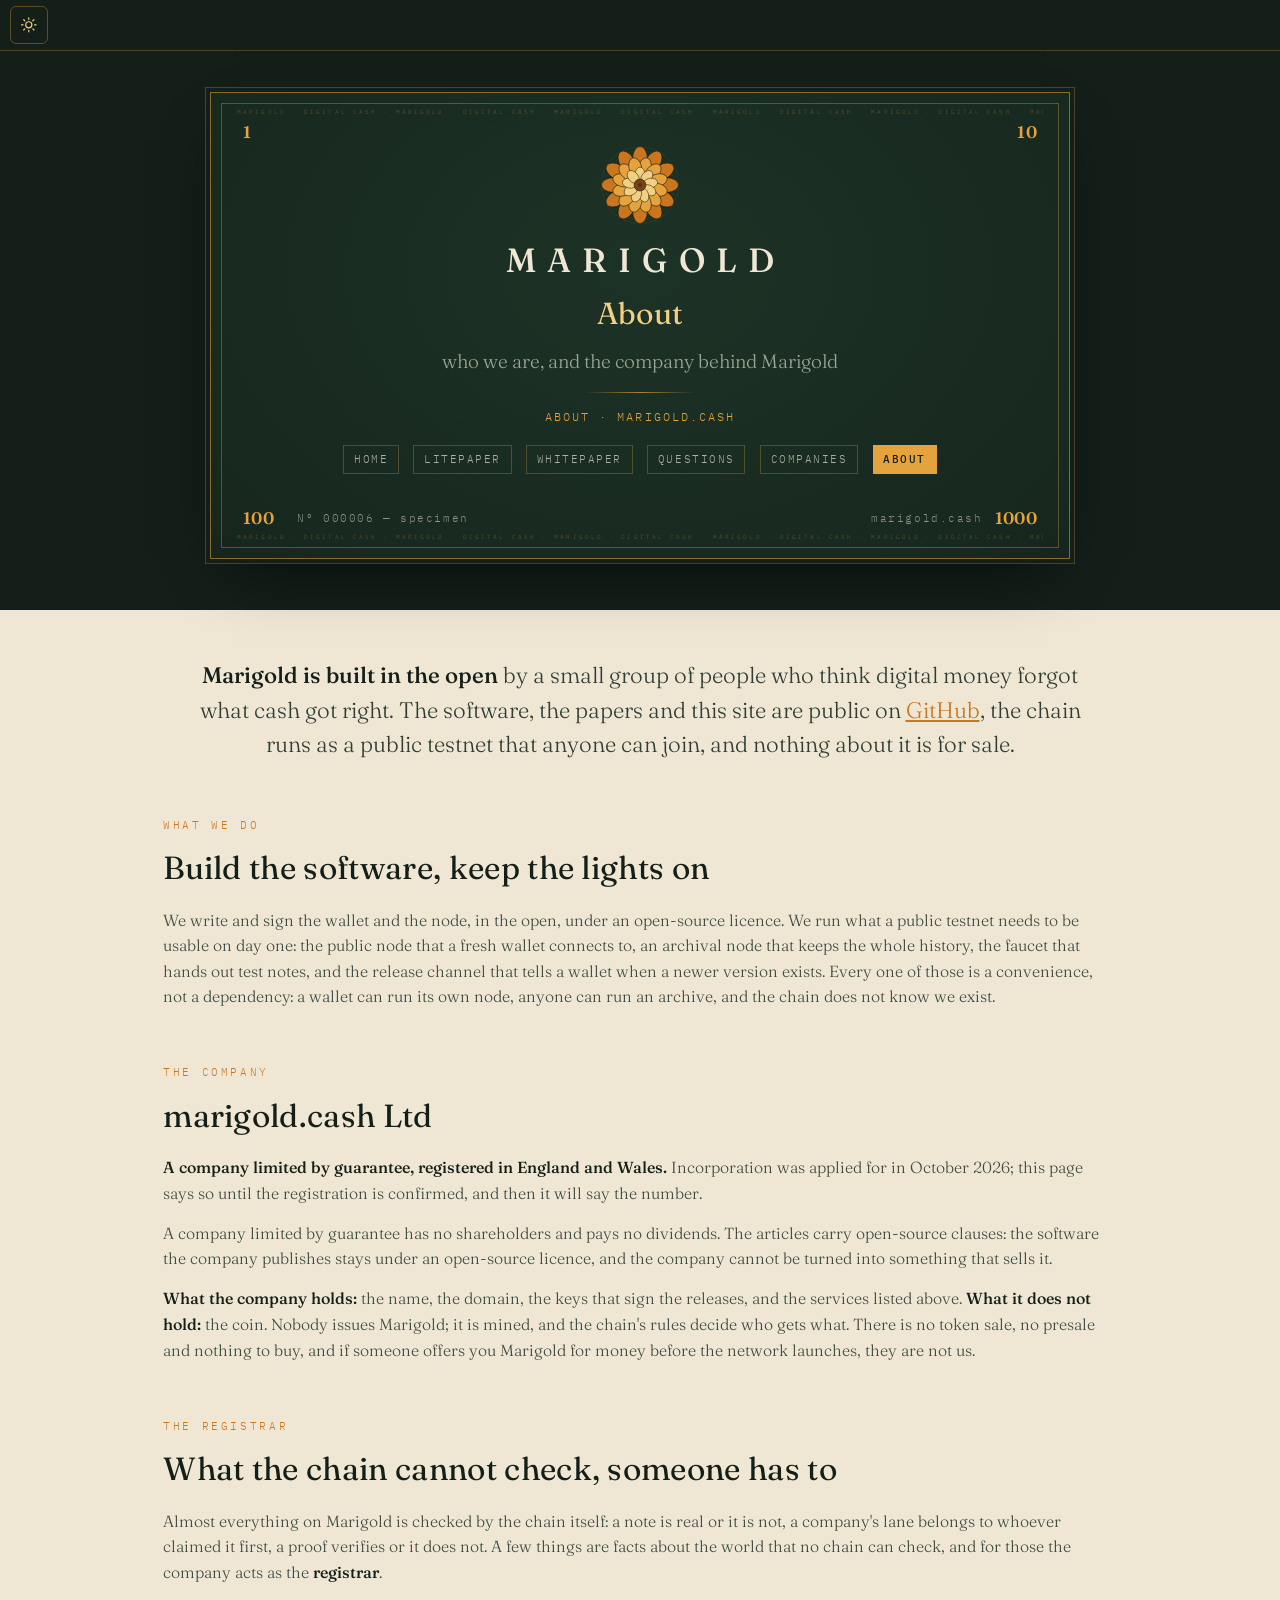
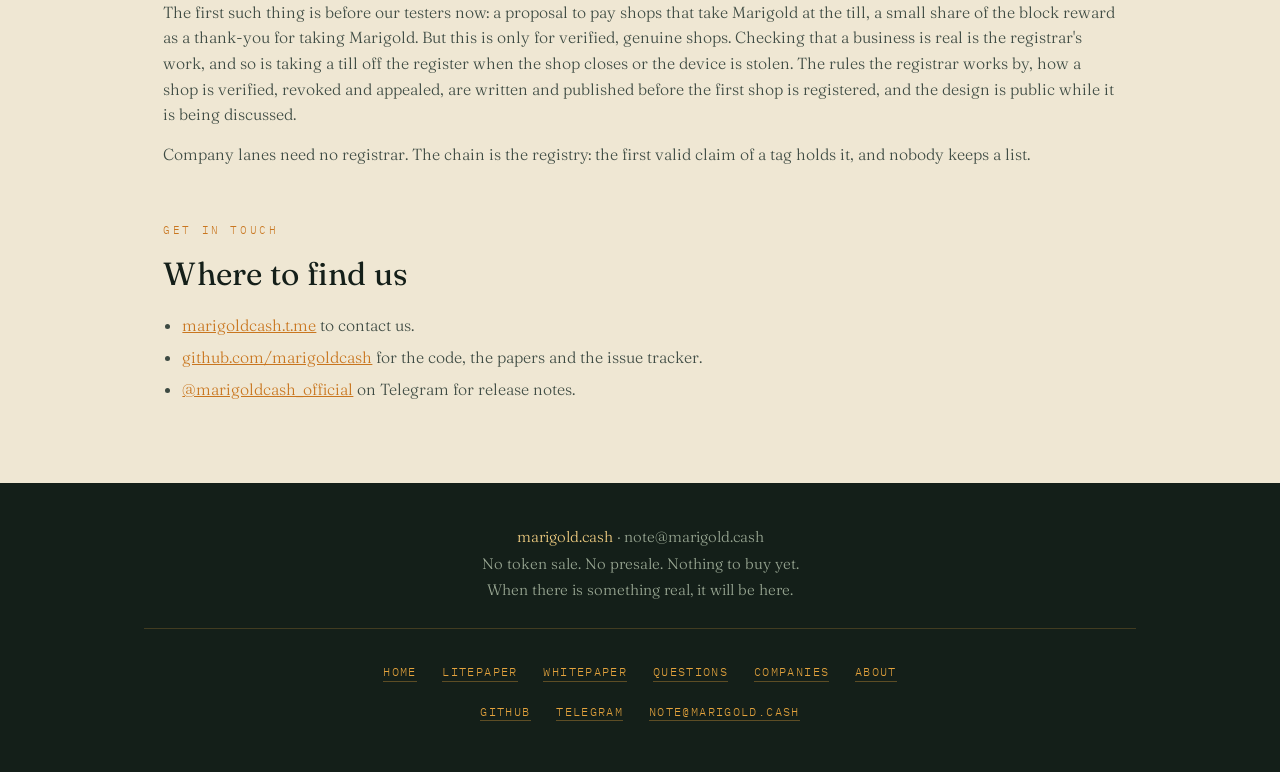
==== about/index.html @ ebeaf307 "footer: the Telegram link is marigoldcash.t.me" ====
<!DOCTYPE html>
<html lang="en">
<head>
<meta charset="utf-8">
<meta name="viewport" content="width=device-width, initial-scale=1">
<title>About Marigold — who we are</title>
<meta name="description" content="Who builds Marigold, what marigold.cash Ltd is and holds, and what the registrar does for the things a chain cannot check.">
<meta property="og:title" content="About Marigold — who we are">
<meta property="og:description" content="Who builds Marigold, what marigold.cash Ltd is and holds, and what the registrar does for the things a chain cannot check.">
<meta property="og:url" content="https://marigold.cash/about/">
<meta property="og:type" content="website">
<link rel="preconnect" href="https://fonts.googleapis.com">
<link rel="preconnect" href="https://fonts.gstatic.com" crossorigin>
<link href="https://fonts.googleapis.com/css2?family=Fraunces:opsz,wght@9..144,300;9..144,400;9..144,500;9..144,600&family=IBM+Plex+Mono:wght@400;500&display=swap" rel="stylesheet">
<link rel="stylesheet" href="/chrome.css?v=464db932">
<style>
  :root{
    --ink:#141f19; --note:#18291f; --note-edge:#0f1813; --gold:#e4a33d;
    --amber:#c9761f; --petal:#f3cf82; --cream:#efe7d3; --moss:#9aa894;
  }
  *{margin:0;padding:0;box-sizing:border-box}
  body{background:var(--page-bg);color:var(--page-fg);font-family:"Fraunces",serif;font-weight:300;line-height:1.6}
  /* ---------- the page under the note ---------- */
  .page{max-width:62rem;margin:0 auto;padding:0 1.2rem 1rem}
  .lede{
    max-width:40em;margin:3rem auto 2.4rem;text-align:center;
    font-size:clamp(1.15rem,2.4vw,1.4rem);line-height:1.55;color:var(--text-3);
  }
  .lede strong{font-weight:500;color:var(--page-fg)}
  .kicker{
    font-family:"IBM Plex Mono",monospace;font-size:.68rem;letter-spacing:.24em;
    text-transform:uppercase;color:var(--amber);margin:0 0 .5rem;
  }
  h2{font-size:clamp(1.5rem,3vw,2rem);font-weight:400;margin:0 0 .9rem;letter-spacing:.01em}
  section{margin-top:3.4rem;scroll-margin-top:1.5rem}
  .steps{
    counter-reset:step;
    display:grid;grid-template-columns:repeat(auto-fit,minmax(16rem,1fr));gap:1.1rem;
  }
  .step{
    counter-increment:step;
    background:var(--card);border:1px solid var(--line-2);border-radius:14px;padding:1.3rem 1.3rem 1.2rem;
    box-shadow:0 18px 40px -30px var(--shadow);
    display:flex;flex-direction:column;gap:.6rem;
  }
  .step::before{
    content:counter(step,decimal-leading-zero);
    font-family:"IBM Plex Mono",monospace;font-size:.72rem;letter-spacing:.2em;color:var(--amber);
  }
  .step h3{font-size:1.15rem;font-weight:500;margin:0}
  .step p{margin:0;color:var(--text);font-size:.98rem}
  .step .cta{margin-top:auto;padding-top:.6rem}
  .step ol{margin:0;padding-left:1.2rem;color:var(--text);font-size:.98rem;display:flex;flex-direction:column;gap:.4rem}
  .step em{font-style:italic;color:var(--page-fg)}
  pre{
    font-family:"IBM Plex Mono",monospace;font-size:.82rem;line-height:1.55;
    background:var(--note);color:var(--petal);border-radius:10px;padding:.9rem 1rem;
    overflow-x:auto;margin:.3rem 0 0;
  }
  code{font-family:"IBM Plex Mono",monospace;font-size:.88em;background:var(--line);border-radius:4px;padding:1px 5px}
  pre code{background:none;padding:0;font-size:1em}
  a{color:var(--amber)}
  a:hover{color:var(--link-hover)}
  .btn{
    display:inline-block;font-family:"IBM Plex Mono",monospace;font-size:.76rem;letter-spacing:.12em;
    text-transform:uppercase;text-decoration:none;color:var(--note-edge);background:var(--gold);
    border:1px solid var(--amber);border-radius:10px;padding:.7rem 1rem;
  }
  .btn:hover{background:#f0b45a;color:var(--note)}
  .btn.quiet{background:transparent;color:var(--text-2);border-color:var(--line-3)}
  .btn.quiet:hover{color:var(--page-fg);border-color:var(--amber)}
  .row{display:flex;flex-wrap:wrap;gap:.7rem;align-items:center}
  .dl{display:flex;flex-direction:column;gap:.6rem;margin-top:.2rem}
  .dl select{
    font-family:"IBM Plex Mono",monospace;font-size:.8rem;letter-spacing:.04em;color:var(--page-fg);
    background:var(--card);border:1px solid var(--line-3);border-radius:10px;padding:.6rem .8rem;width:100%;
  }
  .dl .btn{text-align:center}
  .dl-note{font-size:.82rem;color:var(--text-2);margin:0;min-height:1.2em}
  .unsigned{border-top:1px solid var(--line);padding-top:.6rem;font-size:.92rem;color:var(--text);display:flex;flex-direction:column;gap:.5rem}
  .unsigned[hidden]{display:none}
  .unsigned p{margin:0}
  .unsigned ol{margin:0;padding-left:1.2rem;display:flex;flex-direction:column;gap:.3rem}
  .unsigned pre{margin:0;font-size:.78rem}
  .shot{width:100%;height:auto;border:1px solid var(--line);border-radius:8px;background:var(--card)}
  details.fine{border-top:1px solid var(--line);padding-top:.5rem;font-size:.9rem;color:var(--text)}
  details.fine summary{cursor:pointer;color:var(--page-fg);font-weight:500}
  details.fine p{margin:.5rem 0 0}
  .papers{display:grid;grid-template-columns:repeat(auto-fit,minmax(15rem,1fr));gap:1.1rem}
  .paper{
    display:block;text-decoration:none;color:inherit;
    background:var(--note);border:1px solid rgba(228,163,61,.45);border-radius:14px;padding:1.4rem 1.4rem 1.3rem;
    position:relative;overflow:hidden;
  }
  .paper::before{content:"";position:absolute;inset:8px;border:1px solid rgba(228,163,61,.25);border-radius:9px;pointer-events:none}
  .paper .kicker{color:var(--gold)}
  .paper h3{color:var(--cream);font-weight:400;font-size:1.3rem;margin:0 0 .4rem}
  .paper p{color:var(--moss);margin:0;font-size:.95rem}
  .paper:hover{border-color:var(--gold)}
  .facts{
    display:grid;grid-template-columns:repeat(auto-fit,minmax(12rem,1fr));gap:1rem;
    font-family:"IBM Plex Mono",monospace;font-size:.78rem;letter-spacing:.04em;
  }
  .facts div{border-top:2px solid var(--gold);padding-top:.6rem;color:var(--text)}
  .facts b{display:block;font-size:1.25rem;font-weight:500;color:var(--page-fg);letter-spacing:0;font-family:"Fraunces",serif}
  .note-of-caution{
    margin-top:3.4rem;border-left:3px solid var(--gold);padding:.2rem 0 .2rem 1.1rem;color:var(--text);max-width:44em;
  }
  .prose{color:var(--text);display:flex;flex-direction:column;gap:.9rem}
  .prose strong{font-weight:500;color:var(--page-fg)}
  .prose ul{padding-left:1.2rem;display:flex;flex-direction:column;gap:.4rem}
</style>
</head>
<body>

<!-- chrome:header -->
<script>
  (function () {
    var t = null; try { t = localStorage.getItem("marigold-theme"); } catch (e) {}
    if (t === "dark" || t === "light") document.documentElement.setAttribute("data-theme", t);
  })();
</script>
<nav class="topbar">
  <button class="tgl" id="themeBtn" type="button" aria-pressed="false">
    <svg class="sun" viewBox="0 0 24 24" aria-hidden="true"><circle cx="12" cy="12" r="4.2"/><path d="M12 2.4v2.2M12 19.4v2.2M4.2 12H2M22 12h-2.2M6.5 6.5 4.9 4.9M19.1 19.1l-1.6-1.6M17.5 6.5l1.6-1.6M4.9 19.1l1.6-1.6"/></svg>
    <svg class="moon" viewBox="0 0 24 24" aria-hidden="true"><path d="M20 14.2A8.2 8.2 0 0 1 9.8 4 8.4 8.4 0 1 0 20 14.2Z"/></svg>
    <span class="sr" id="themeLabel">Switch between day and night</span>
  </button>
  <div class="grow"></div>
  <label class="langpick" hidden>
    <svg viewBox="0 0 24 24" aria-hidden="true"><circle cx="12" cy="12" r="9"/><path d="M3 12h18M12 3a15 15 0 0 1 0 18M12 3a15 15 0 0 0 0 18"/></svg>
    <span class="sr" id="langLabel">Language</span>
    <select id="langSel" aria-labelledby="langLabel">
      <option value="en">English</option>
      <option value="es">Español</option>
      <option value="de">Deutsch</option>
      <option value="fr">Français</option>
      <option value="it">Italiano</option>
      <option value="pt">Português</option>
      <option value="ru">Русский</option>
      <option value="zh">中文</option>
    </select>
  </label>
</nav>
<div class="sky">
  <header class="note compact" aria-label="Marigold specimen note">
    <div class="micro top" aria-hidden="true">marigold · digital cash · marigold · digital cash · marigold · digital cash · marigold · digital cash · marigold · digital cash · marigold · digital cash · marigold · digital cash · marigold · digital cash · marigold · digital cash · marigold · digital cash · marigold · digital cash · marigold · digital cash · </div>

    <span class="corner tl" aria-hidden="true">1</span>
    <span class="corner tr" aria-hidden="true">10</span>
    <span class="corner bl" aria-hidden="true">100</span>
    <span class="corner br" aria-hidden="true">1000</span>

    <div class="face">
      <img class="rosette" src="/rosette.svg" width="118" height="118" alt="Marigold flower">

      <p class="wordmark"><a href="/">Marigold</a></p>

      <h1 class="title">About</h1>

      <p class="tag">who we are, and the company behind Marigold</p>

      <div class="divider" aria-hidden="true"></div>

      <p class="status">About · marigold.cash</p>

      <nav class="ways" aria-label="Pages">
        <a href="/">Home</a>
        <a href="/litepaper/">Litepaper</a>
        <a href="/whitepaper/">Whitepaper</a>
        <a href="/faq/">Questions</a>
        <a href="/companies/">Companies</a>
        <a aria-current="page" href="/about/">About</a>
      </nav>
    </div>

    <div class="serial-row" aria-hidden="true">
      <span>Nº 000006 — specimen</span>
      <span>marigold.cash</span>
    </div>

    <div class="micro bottom" aria-hidden="true">marigold · digital cash · marigold · digital cash · marigold · digital cash · marigold · digital cash · marigold · digital cash · marigold · digital cash · marigold · digital cash · marigold · digital cash · marigold · digital cash · marigold · digital cash · marigold · digital cash · marigold · digital cash · </div>
  </header>
</div>
<script>
  (function () {
    var root = document.documentElement, btn = document.getElementById("themeBtn");
    var dark = function () {
      var chosen = root.getAttribute("data-theme");
      return chosen ? chosen === "dark" : window.matchMedia("(prefers-color-scheme: dark)").matches;
    };
    var apply = function () { btn.setAttribute("aria-pressed", dark() ? "true" : "false"); };
    apply();
    btn.addEventListener("click", function () {
      var next = dark() ? "light" : "dark";
      root.setAttribute("data-theme", next);
      try { localStorage.setItem("marigold-theme", next); } catch (e) {}
      apply();
    });
  })();
</script>
<!-- /chrome:header -->

<main class="page">

  <p class="lede"><strong>Marigold is built in the open</strong> by a small group of people who think digital money forgot what cash got right. The software, the papers and this site are public on <a href="https://github.com/marigoldcash">GitHub</a>, the chain runs as a public testnet that anyone can join, and nothing about it is for sale.</p>

  <section id="what-we-do">
    <p class="kicker">What we do</p>
    <h2>Build the software, keep the lights on</h2>
    <div class="prose">
      <p>We write and sign the wallet and the node, in the open, under an open-source licence. We run what a public testnet needs to be usable on day one: the public node that a fresh wallet connects to, an archival node that keeps the whole history, the faucet that hands out test notes, and the release channel that tells a wallet when a newer version exists. Every one of those is a convenience, not a dependency: a wallet can run its own node, anyone can run an archive, and the chain does not know we exist.</p>
    </div>
  </section>

  <section id="company">
    <p class="kicker">The company</p>
    <h2>marigold.cash Ltd</h2>
    <div class="prose">
      <p><strong>A company limited by guarantee, registered in England and Wales.</strong> Incorporation was applied for in October 2026; this page says so until the registration is confirmed, and then it will say the number.</p>
      <p>A company limited by guarantee has no shareholders and pays no dividends. The articles carry open-source clauses: the software the company publishes stays under an open-source licence, and the company cannot be turned into something that sells it.</p>
      <p><strong>What the company holds:</strong> the name, the domain, the keys that sign the releases, and the services listed above. <strong>What it does not hold:</strong> the coin. Nobody issues Marigold; it is mined, and the chain's rules decide who gets what. There is no token sale, no presale and nothing to buy, and if someone offers you Marigold for money before the network launches, they are not us.</p>
    </div>
  </section>

  <section id="registrar">
    <p class="kicker">The registrar</p>
    <h2>What the chain cannot check, someone has to</h2>
    <div class="prose">
      <p>Almost everything on Marigold is checked by the chain itself: a note is real or it is not, a company's lane belongs to whoever claimed it first, a proof verifies or it does not. A few things are facts about the world that no chain can check, and for those the company acts as the <strong>registrar</strong>.</p>
      <p>The first such thing is before our testers now: a proposal to pay shops that take Marigold at the till, a small share of the block reward as a thank-you for taking Marigold. But this is only for verified, genuine shops. Checking that a business is real is the registrar's work, and so is taking a till off the register when the shop closes or the device is stolen. The rules the registrar works by, how a shop is verified, revoked and appealed, are written and published before the first shop is registered, and the design is public while it is being discussed.</p>
      <p>Company lanes need no registrar. The chain is the registry: the first valid claim of a tag holds it, and nobody keeps a list.</p>
    </div>
  </section>

  <section id="contact">
    <p class="kicker">Get in touch</p>
    <h2>Where to find us</h2>
    <div class="prose">
      <ul>
        <li><a href="https://marigoldcash.t.me">marigoldcash.t.me</a> to contact us.</li>
        <li><a href="https://github.com/marigoldcash">github.com/marigoldcash</a> for the code, the papers and the issue tracker.</li>
        <li><a href="https://t.me/marigoldcash_official">@marigoldcash_official</a> on Telegram for release notes.</li>
      </ul>
    </div>
  </section>

</main>
<!-- chrome:footer -->
<footer class="site-foot">
  <div class="inner">
    <p class="lead">
      <a href="/">marigold.cash</a> &middot; note@marigold.cash<br>
      No token sale. No presale. Nothing to buy yet.<br>
      When there is something real, it will be here.
    </p>
    <hr>
    <ul class="links">
      <li><a href="/">Home</a></li>
      <li><a href="/litepaper/">Litepaper</a></li>
      <li><a href="/whitepaper/">Whitepaper</a></li>
      <li><a href="/faq/">Questions</a></li>
      <li><a href="/companies/">Companies</a></li>
      <li><a href="/about/">About</a></li>
    </ul>
    <ul class="links">
      <li><a href="https://github.com/marigoldcash">GitHub</a></li>
      <li><a href="https://marigoldcash.t.me">Telegram</a></li>
      <li><a href="mailto:note@marigold.cash">note@marigold.cash</a></li>
    </ul>
  </div>
</footer>
<!-- /chrome:footer -->

</body>
</html>
---- chrome.css ----
/*
  The note and the footer every page of marigold.cash shares.

  The header is the specimen note from the front page: the same note on every
  page, with the page's own title on its face and the row of buttons as tabs,
  the current page marked. Pages keep their own styles for what sits under the
  note; this file only owns .sky, .note and everything inside it, and .site-foot.

  tools/chrome.py stamps the header and footer markup into each page between
  the chrome:header and chrome:footer markers; edit the template there, not the
  pages. Design tokens are repeated here so the file stands alone.
*/
:root{
  --ink:#141f19; --note:#18291f; --note-edge:#0f1813; --gold:#e4a33d;
  --amber:#c9761f; --petal:#f3cf82; --cream:#efe7d3; --moss:#9aa894;
  /* the page under the note: day */
  --page-bg:#efe7d3; --page-fg:#141f19;
  --text:#3d4a42; --text-2:#4a5c52; --text-3:#2f3d35;
  --card:#fff; --line:#e5dcc4; --line-2:#d8cfb8; --line-3:#c9bfa4;
  --hair:rgba(154,168,148,.35); --hair-2:rgba(154,168,148,.45);
  --code-bg:#e5dcc4; --shadow:rgba(20,31,25,.5); --link-hover:#8a4c12;
}
/* night, for a reader who has not chosen; an explicit day choice still wins */
@media (prefers-color-scheme:dark){
  :root:not([data-theme="light"]){
    --page-bg:#0f1813; --page-fg:#e7dfcb;
    --text:#cfc7b3; --text-2:#b5ad9a; --text-3:#d9d1bd;
    --card:#18291f; --line:rgba(228,163,61,.22); --line-2:rgba(228,163,61,.3); --line-3:rgba(228,163,61,.35);
    --hair:rgba(239,231,211,.16); --hair-2:rgba(239,231,211,.22);
    --code-bg:rgba(228,163,61,.2); --shadow:rgba(0,0,0,.6); --link-hover:#f3cf82;
  }
}
/* night, chosen */
:root[data-theme="dark"]{
  --page-bg:#0f1813; --page-fg:#e7dfcb;
  --text:#cfc7b3; --text-2:#b5ad9a; --text-3:#d9d1bd;
  --card:#18291f; --line:rgba(228,163,61,.22); --line-2:rgba(228,163,61,.3); --line-3:rgba(228,163,61,.35);
  --hair:rgba(239,231,211,.16); --hair-2:rgba(239,231,211,.22);
  --code-bg:rgba(228,163,61,.2); --shadow:rgba(0,0,0,.6); --link-hover:#f3cf82;
}

/* ---------- the top bar: day and night, and the languages where a page has them ---------- */
  .topbar{position:sticky;top:0;z-index:20;display:flex;align-items:center;gap:.5rem;
          background:var(--ink);border-bottom:1px solid rgba(228,163,61,.28);
          padding:.35rem .6rem;min-height:2.9rem}
  .topbar .grow{flex:1}
  .tgl{display:inline-flex;align-items:center;justify-content:center;width:2.4rem;height:2.4rem;
       background:none;border:1px solid rgba(228,163,61,.35);border-radius:6px;color:var(--petal);cursor:pointer}
  .tgl svg{width:1.1rem;height:1.1rem;display:block;fill:none;stroke:currentColor;stroke-width:1.6;
           stroke-linecap:round;stroke-linejoin:round}
  .tgl .moon{display:none}
  :root[data-theme="dark"] .tgl .moon{display:block}
  :root[data-theme="dark"] .tgl .sun{display:none}
  .langpick{display:inline-flex;align-items:center;gap:.4rem;border:1px solid rgba(228,163,61,.35);
            border-radius:6px;padding:0 .2rem 0 .55rem;height:2.4rem;color:var(--petal)}
  .langpick svg{width:1rem;height:1rem;flex:none;fill:none;stroke:currentColor;stroke-width:1.5}
  .langpick select{appearance:none;-webkit-appearance:none;background:none;border:0;color:var(--petal);
                   font-family:"IBM Plex Mono",monospace;font-size:16px;line-height:1;padding:.4rem 1.5rem .4rem .1rem;
                   cursor:pointer;background-image:linear-gradient(45deg,transparent 50%,currentColor 50%),linear-gradient(135deg,currentColor 50%,transparent 50%);
                   background-position:calc(100% - 12px) 52%,calc(100% - 7px) 52%;background-size:5px 5px,5px 5px;background-repeat:no-repeat}
  .langpick select option{background:#18291f;color:#efe7d3}
  .sr{position:absolute;width:1px;height:1px;padding:0;overflow:hidden;clip:rect(0 0 0 0);white-space:nowrap;border:0}
  @media (prefers-color-scheme:dark){
    :root:not([data-theme="light"]) .tgl .moon{display:block}
    :root:not([data-theme="light"]) .tgl .sun{display:none}
  }
.topbar .langpick[hidden]{display:none}
.tgl:focus-visible,.langpick:focus-within{outline:2px solid var(--gold);outline-offset:2px}

.sky{
  background:var(--ink);
  display:flex; flex-direction:column; align-items:center;
  padding:2.6rem 1rem 3.2rem;
  margin:0;
}

/* ---------- the note ---------- */
.note{
  position:relative;
  width:min(860px,94vw);
  margin:0;
  text-align:center;
  background:radial-gradient(120% 160% at 50% 38%, #1d3226 0%, var(--note) 46%, var(--note-edge) 100%);
  border:1px solid rgba(228,163,61,.55);
  border-radius:0;
  box-shadow:0 0 0 4px var(--ink), 0 0 0 5px rgba(228,163,61,.28), 0 24px 60px -24px rgba(0,0,0,.8);
  padding:2.6rem 2.8rem 2.2rem;
  color:var(--cream);
  opacity:0; transform:translateY(14px);
  animation:note-settle .9s cubic-bezier(.2,.7,.2,1) .15s forwards;
}
@keyframes note-settle{to{opacity:1;transform:none}}
.note::before{
  content:""; position:absolute; inset:10px;
  border:1px solid rgba(228,163,61,.35); pointer-events:none;
}

.note .micro{
  position:absolute; left:26px; right:26px;
  font-family:"IBM Plex Mono",monospace; font-size:6px; letter-spacing:.35em;
  white-space:nowrap; overflow:hidden; color:rgba(228,163,61,.38);
  text-transform:uppercase; user-select:none; margin:0;
}
.note .micro.top{top:15px}
.note .micro.bottom{bottom:15px}

.note .corner{
  position:absolute; font-family:"Fraunces",serif; font-weight:600; font-size:1.05rem;
  color:var(--gold); letter-spacing:.02em; font-variant-numeric:tabular-nums;
}
.note .corner.tl{top:26px;left:32px}
.note .corner.tr{top:26px;right:32px}
.note .corner.bl{bottom:26px;left:32px}
.note .corner.br{bottom:26px;right:32px}

/* ---------- the face ---------- */
.note .face{
  display:flex; flex-direction:column; align-items:center; text-align:center;
  gap:1.15rem; padding:1.2rem 0 .9rem;
}
.note .rosette{
  width:118px; height:118px; display:block; margin:0;
  animation:note-bloom 1.4s cubic-bezier(.2,.7,.25,1) .35s both;
}
@keyframes note-bloom{
  from{transform:rotate(-14deg) scale(.86);opacity:0}
  to{transform:none;opacity:1}
}

/* the wordmark: an h1 on the front page, a plain line everywhere else */
.note .wordmark{
  font-family:"Fraunces",serif;
  font-size:clamp(2.3rem,6vw,3.4rem); font-weight:500; line-height:1.1;
  letter-spacing:.34em; text-indent:.34em; /* optically recenter spaced caps */
  color:var(--cream); text-transform:uppercase; margin:0;
}
.note .wordmark a{color:inherit;text-decoration:none}

/* the page's title and strapline, on the face of the note */
.note .title,.note .head-text h1{
  font-family:"Fraunces",serif;
  font-size:clamp(1.35rem,3.4vw,1.9rem); font-weight:400; line-height:1.25;
  letter-spacing:.01em; text-transform:none; text-indent:0;
  color:var(--petal); margin:0; max-width:24em; text-wrap:balance;
}
.note .tagline,.note .tag{
  font-family:"Fraunces",serif;
  font-size:clamp(1.02rem,2.4vw,1.2rem); font-weight:300; font-style:normal;
  max-width:34em; line-height:1.55; color:var(--moss); margin:0;
}
.note .tagline strong{color:var(--petal);font-weight:400}

.note .divider{
  width:110px; height:1px; margin:0;
  background:linear-gradient(90deg,transparent,rgba(228,163,61,.7),transparent);
}

.note .status{
  font-family:"IBM Plex Mono",monospace; font-size:.72rem; letter-spacing:.18em;
  text-transform:uppercase; color:var(--gold); margin:0;
}
.note .status a{
  color:var(--gold); text-decoration:none;
  border-bottom:1px solid rgba(228,163,61,.45); padding-bottom:.15em;
}
.note .status a:hover,.note .status a:focus-visible{border-bottom-color:var(--gold);outline:none}

/* the litepaper's head-text block (one per language) sits on the face too */
.note .head-text > * + *{margin-top:1.15rem}
.note .actions{margin:0;display:flex;gap:.75rem;justify-content:center;flex-wrap:wrap}

/* ---------- the tabs ---------- */
.note .ways{
  display:flex; flex-wrap:wrap; justify-content:center;
  gap:.6rem .9rem; margin:.2rem 0 0; padding:0;
  font-family:"IBM Plex Mono",monospace; font-size:.68rem;
  letter-spacing:.14em; text-transform:uppercase;
}
.note .ways a{
  color:rgba(239,231,211,.7); text-decoration:none;
  padding:.45em .9em; border:1px solid rgba(228,163,61,.28); border-radius:0;
  background:none; transition:color .2s,border-color .2s;
}
.note .ways a:hover,.note .ways a:focus-visible{color:var(--petal);border-color:rgba(228,163,61,.7);outline:none}
.note .ways a[aria-current="page"]{color:var(--ink);background:var(--gold);border-color:var(--gold);font-weight:500}
.note .ways a.take{color:var(--ink);background:var(--gold);border-color:var(--gold);font-weight:500}
.note .ways a.take:hover,.note .ways a.take:focus-visible{background:var(--petal);border-color:var(--petal);color:var(--ink)}

/* serial row */
.note .serial-row{
  display:flex; justify-content:space-between;
  padding:0 2.6rem; margin:1.6rem 0 0;
  font-family:"IBM Plex Mono",monospace; font-size:.7rem; letter-spacing:.14em;
  color:rgba(239,231,211,.55);
}

/* a page that is not the front page carries the same note a little tighter */
.note.compact{padding:2.2rem 2.8rem 1.9rem}
.note.compact .face{gap:.95rem;padding:.9rem 0 .6rem}
.note.compact .rosette{width:84px;height:84px}
.note.compact .wordmark{font-size:clamp(1.5rem,4vw,2.1rem)}

@media (max-width:560px){
  .note,.note.compact{padding:2.2rem 1.3rem 1.8rem}
  .note .corner{font-size:.85rem}
  .note .corner.tl{left:22px}.note .corner.tr{right:22px}
  .note .corner.bl{left:22px}.note .corner.br{right:22px}
  .note .serial-row{flex-direction:column;gap:.4rem;align-items:center;margin-top:1.3rem}
  .note .wordmark{letter-spacing:.22em;text-indent:.22em}
}
@media (prefers-reduced-motion:reduce){
  .note,.note .rosette{animation:none;opacity:1;transform:none}
}

/* ---------- the footer: a full-width band in the note's green, the page ends there ---------- */
.site-foot{
  background:var(--ink); color:var(--moss);
  margin:4rem 0 0; padding:2.6rem 1.2rem 3rem;
  font-family:"IBM Plex Mono",monospace; font-size:.72rem; letter-spacing:.12em;
  text-transform:uppercase; line-height:2.2; text-align:center;
}
.site-foot .inner{max-width:62rem;margin:0 auto;display:flex;flex-direction:column;align-items:center;gap:.9rem}
.site-foot .lead{
  margin:0; font-family:"Fraunces",serif; font-size:.95rem; font-weight:300; letter-spacing:0;
  text-transform:none; line-height:1.75; color:var(--moss);
}
.site-foot .lead a{color:var(--petal);border:0}
.site-foot hr{width:100%;max-width:62rem;height:1px;border:0;margin:.6rem 0 1rem;background:rgba(228,163,61,.22)}
.site-foot .links{display:flex;flex-wrap:wrap;justify-content:center;gap:.2rem 1.6rem;margin:0;padding:0;list-style:none}
.site-foot a{color:var(--gold);text-decoration:none;border-bottom:1px solid rgba(228,163,61,.35);padding-bottom:.1em}
.site-foot a:hover,.site-foot a:focus-visible{color:var(--petal);border-bottom-color:var(--petal);outline:none}
/* inside another page's own green band (the litepaper): just the links under a hairline */
.site-foot.inband{background:none;margin:1.6rem auto 0;padding:1.4rem 0 0;border-top:1px solid rgba(228,163,61,.22);max-width:62rem}
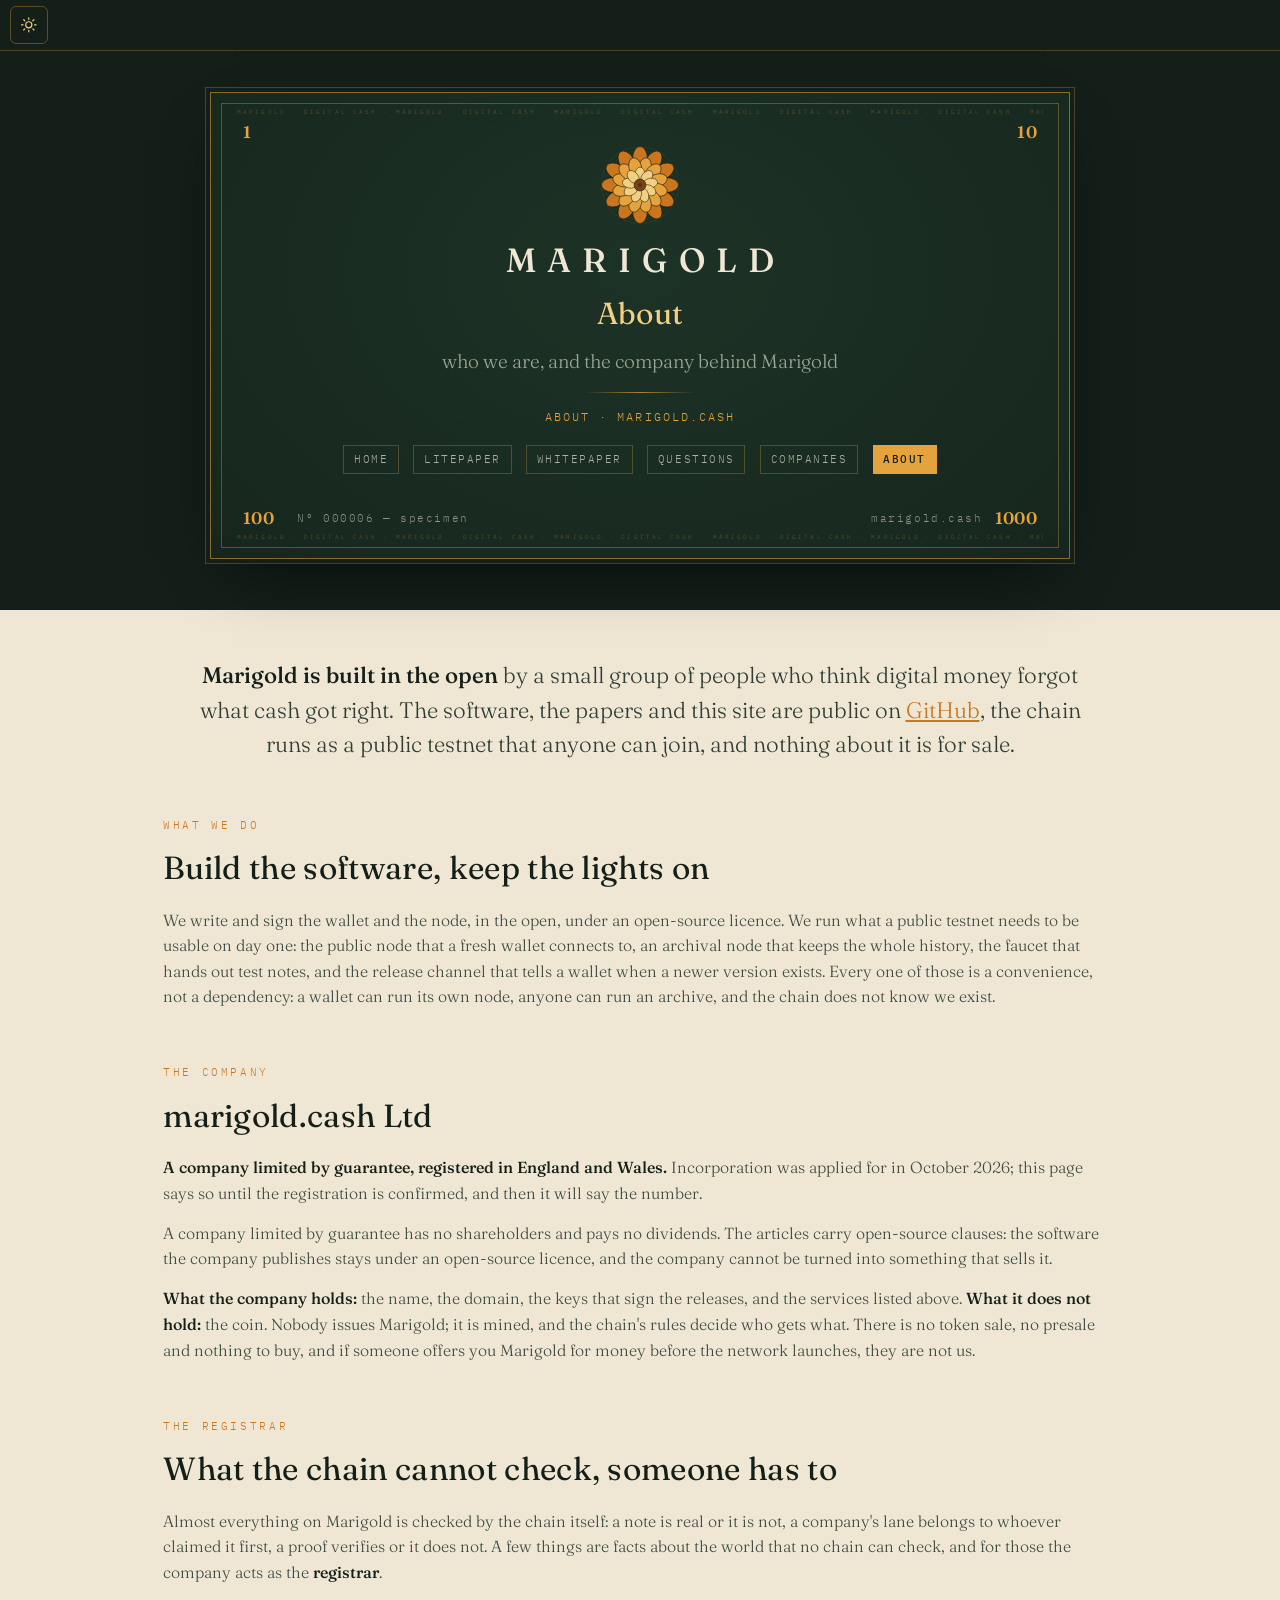
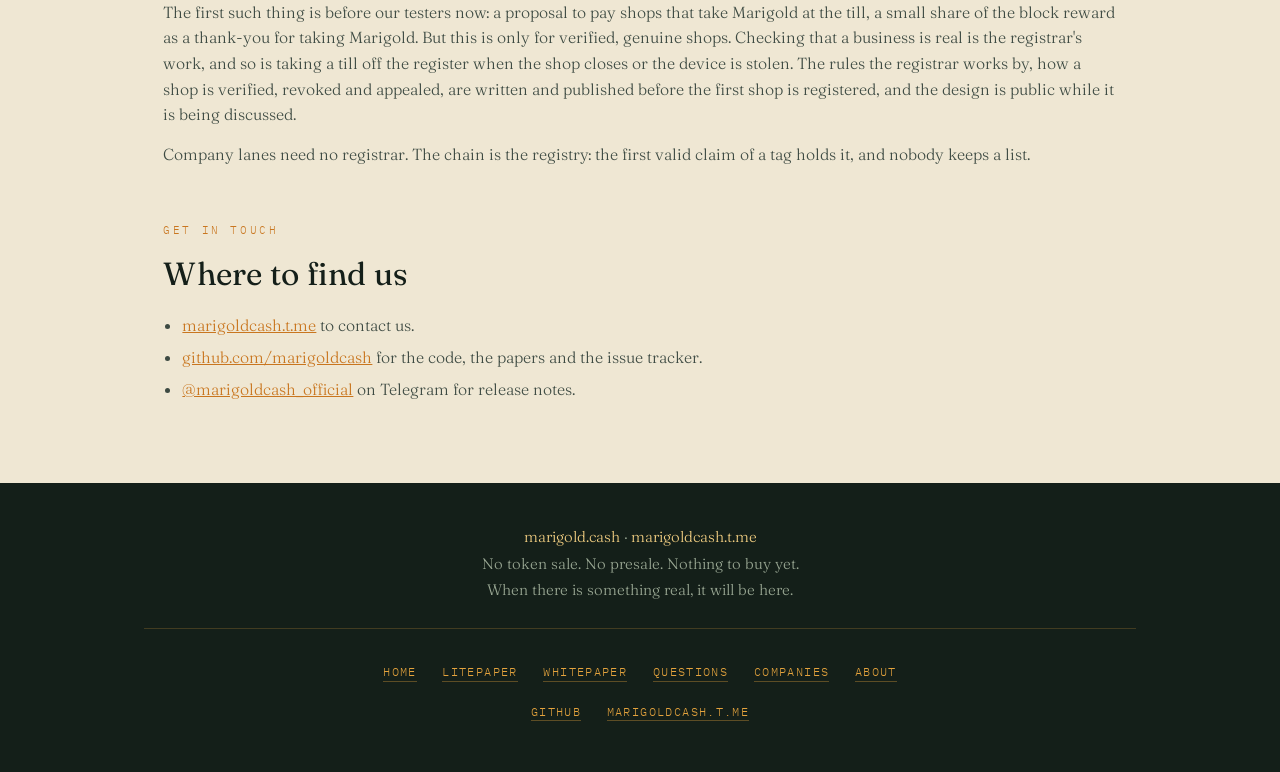
==== commit 8336d70b: "footer: marigoldcash.t.me instead of the email" ====
--- a/about/index.html
+++ b/about/index.html
@@ -12,7 +12,7 @@
 <link rel="preconnect" href="https://fonts.googleapis.com">
 <link rel="preconnect" href="https://fonts.gstatic.com" crossorigin>
 <link href="https://fonts.googleapis.com/css2?family=Fraunces:opsz,wght@9..144,300;9..144,400;9..144,500;9..144,600&family=IBM+Plex+Mono:wght@400;500&display=swap" rel="stylesheet">
-<link rel="stylesheet" href="/chrome.css?v=464db932">
+<link rel="stylesheet" href="/chrome.css?v=746dca38">
 <style>
   :root{
     --ink:#141f19; --note:#18291f; --note-edge:#0f1813; --gold:#e4a33d;
@@ -250,7 +250,7 @@
 <footer class="site-foot">
   <div class="inner">
     <p class="lead">
-      <a href="/">marigold.cash</a> &middot; note@marigold.cash<br>
+      <a href="/">marigold.cash</a> &middot; <a href="https://marigoldcash.t.me">marigoldcash.t.me</a><br>
       No token sale. No presale. Nothing to buy yet.<br>
       When there is something real, it will be here.
     </p>
@@ -265,11 +265,25 @@
     </ul>
     <ul class="links">
       <li><a href="https://github.com/marigoldcash">GitHub</a></li>
-      <li><a href="https://marigoldcash.t.me">Telegram</a></li>
-      <li><a href="mailto:note@marigold.cash">note@marigold.cash</a></li>
+      <li><a href="https://marigoldcash.t.me">marigoldcash.t.me</a></li>
     </ul>
   </div>
 </footer>
+<a class="to-top" href="#top" id="toTop" aria-label="Back to the top" hidden>
+  <svg viewBox="0 0 24 24" aria-hidden="true"><path d="M12 19V5M5 12l7-7 7 7"/></svg>
+</a>
+<script>
+  (function () {
+    var b = document.getElementById("toTop"); if (!b) return;
+    var show = function () { b.hidden = (window.scrollY || document.documentElement.scrollTop) < 600; };
+    window.addEventListener("scroll", show, { passive: true }); show();
+    b.addEventListener("click", function (e) {
+      e.preventDefault();
+      var smooth = !window.matchMedia("(prefers-reduced-motion: reduce)").matches;
+      window.scrollTo({ top: 0, behavior: smooth ? "smooth" : "auto" });
+    });
+  })();
+</script>
 <!-- /chrome:footer -->
 
 </body>
--- a/chrome.css
+++ b/chrome.css
@@ -231,3 +231,17 @@
 .site-foot a:hover,.site-foot a:focus-visible{color:var(--petal);border-bottom-color:var(--petal);outline:none}
 /* inside another page's own green band (the litepaper): just the links under a hairline */
 .site-foot.inband{background:none;margin:1.6rem auto 0;padding:1.4rem 0 0;border-top:1px solid rgba(228,163,61,.22);max-width:62rem}
+
+/* ---------- back to the top: appears once the note has scrolled away ---------- */
+.to-top{
+  position:fixed; right:1.1rem; bottom:1.1rem; z-index:30;
+  display:inline-flex; align-items:center; justify-content:center;
+  width:2.6rem; height:2.6rem; border-radius:6px;
+  background:var(--ink); color:var(--petal); border:1px solid rgba(228,163,61,.45);
+  box-shadow:0 10px 24px -12px rgba(0,0,0,.7); text-decoration:none;
+  opacity:.92; transition:opacity .2s,border-color .2s;
+}
+.to-top svg{width:1.1rem;height:1.1rem;fill:none;stroke:currentColor;stroke-width:1.8;stroke-linecap:round;stroke-linejoin:round}
+.to-top:hover,.to-top:focus-visible{opacity:1;border-color:var(--gold);outline:none;color:var(--gold)}
+.to-top[hidden]{display:none}
+@media (prefers-reduced-motion:reduce){.to-top{transition:none}}
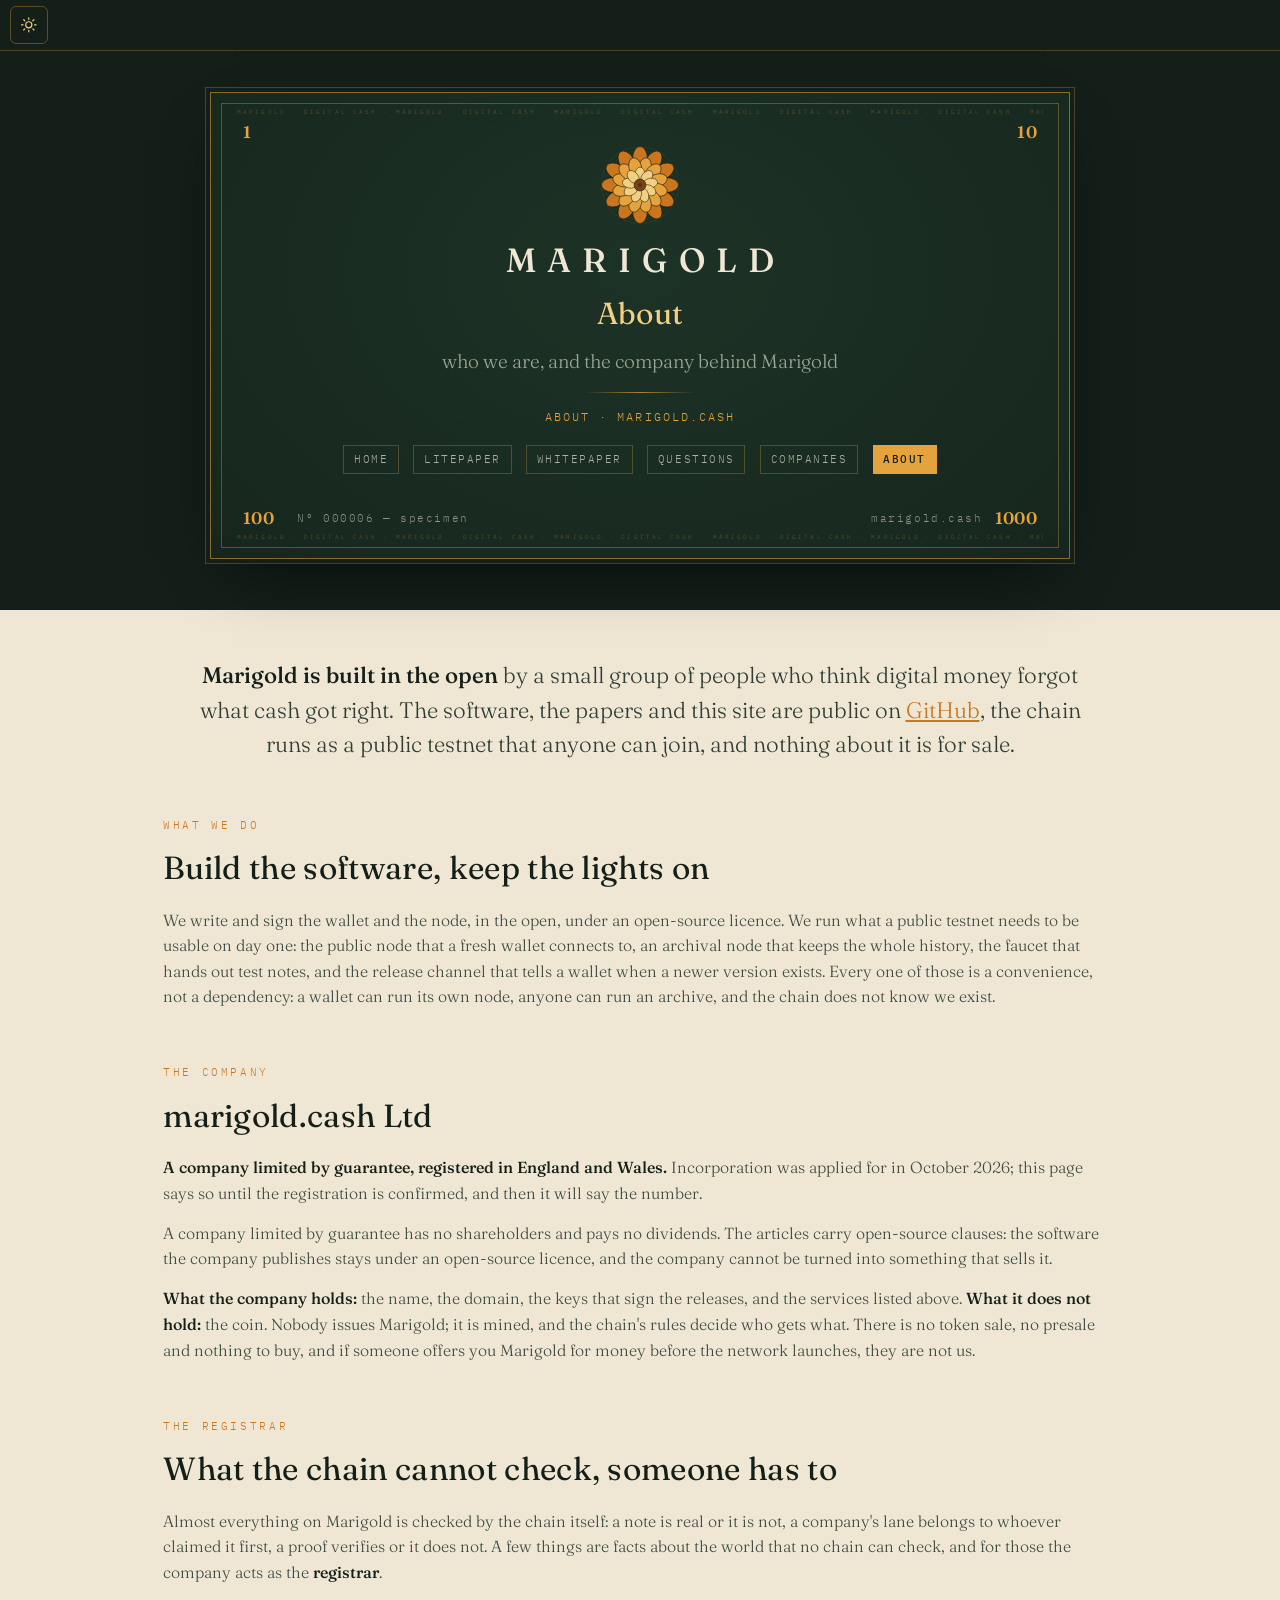
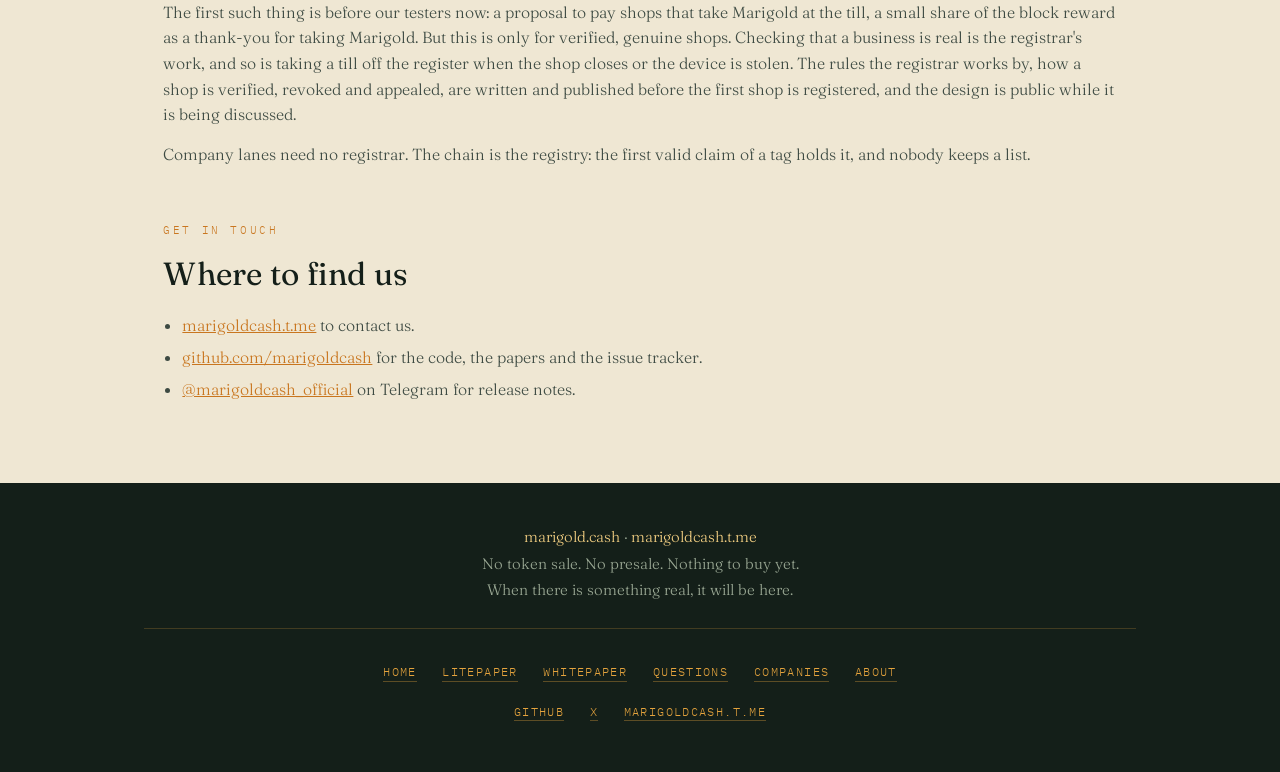
==== commit e4cd132c: "footer: the X profile" ====
--- a/about/index.html
+++ b/about/index.html
@@ -265,6 +265,7 @@
     </ul>
     <ul class="links">
       <li><a href="https://github.com/marigoldcash">GitHub</a></li>
+      <li><a href="https://x.com/marigoldcash">X</a></li>
       <li><a href="https://marigoldcash.t.me">marigoldcash.t.me</a></li>
     </ul>
   </div>
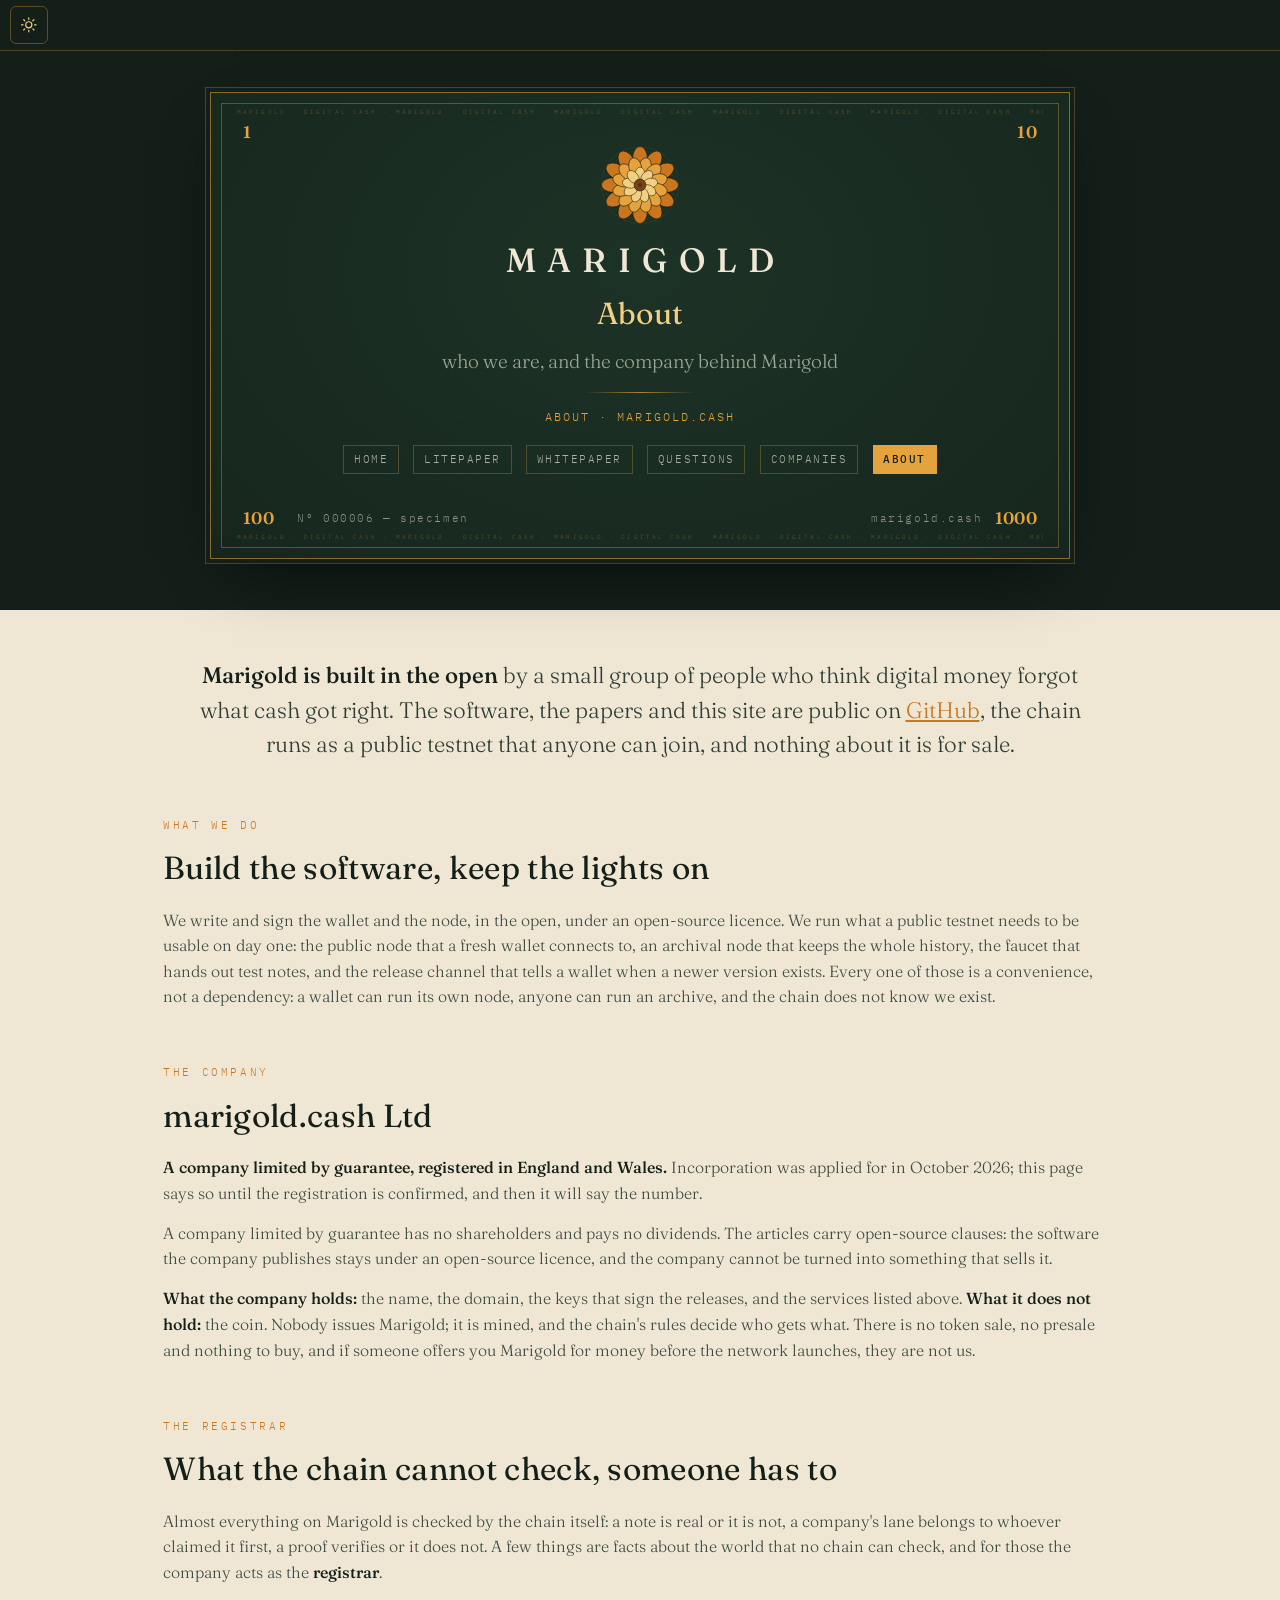
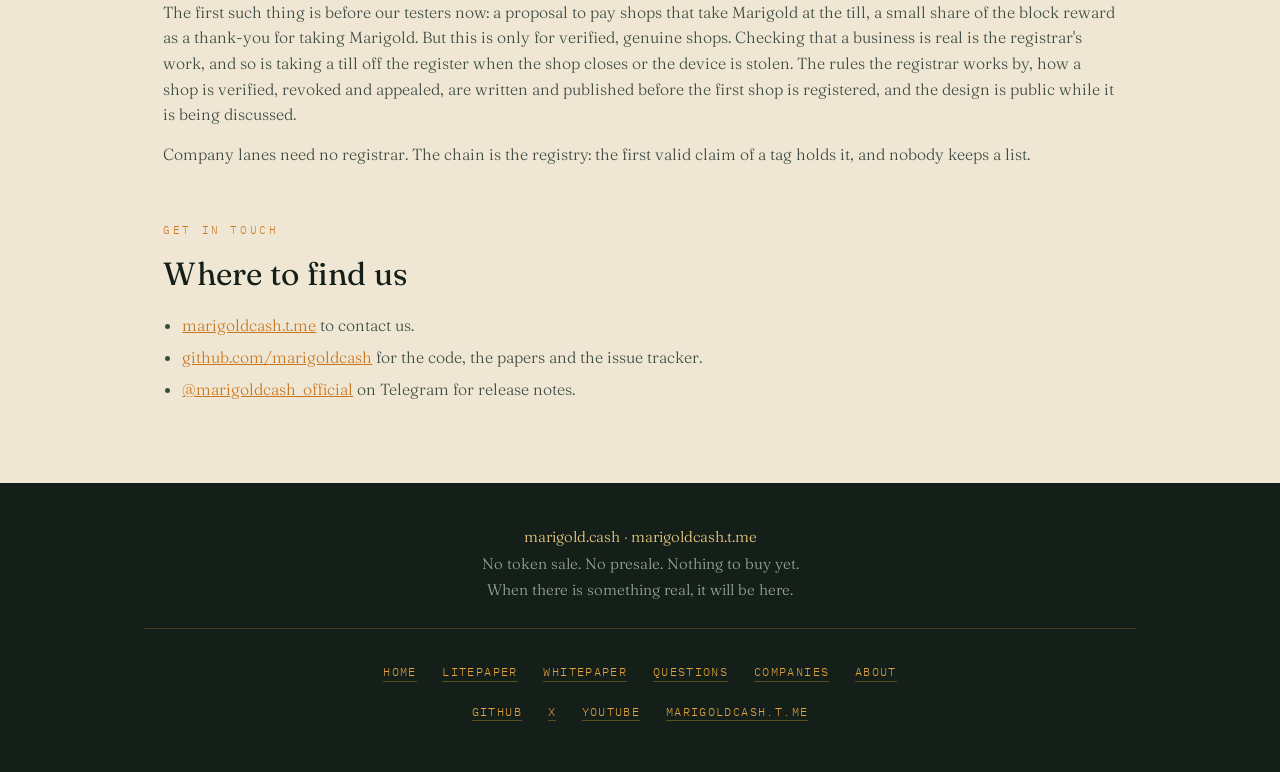
==== commit 573980dc: "footer: the YouTube channel" ====
--- a/about/index.html
+++ b/about/index.html
@@ -266,6 +266,7 @@
     <ul class="links">
       <li><a href="https://github.com/marigoldcash">GitHub</a></li>
       <li><a href="https://x.com/marigoldcash">X</a></li>
+      <li><a href="https://www.youtube.com/@marigoldcash">YouTube</a></li>
       <li><a href="https://marigoldcash.t.me">marigoldcash.t.me</a></li>
     </ul>
   </div>
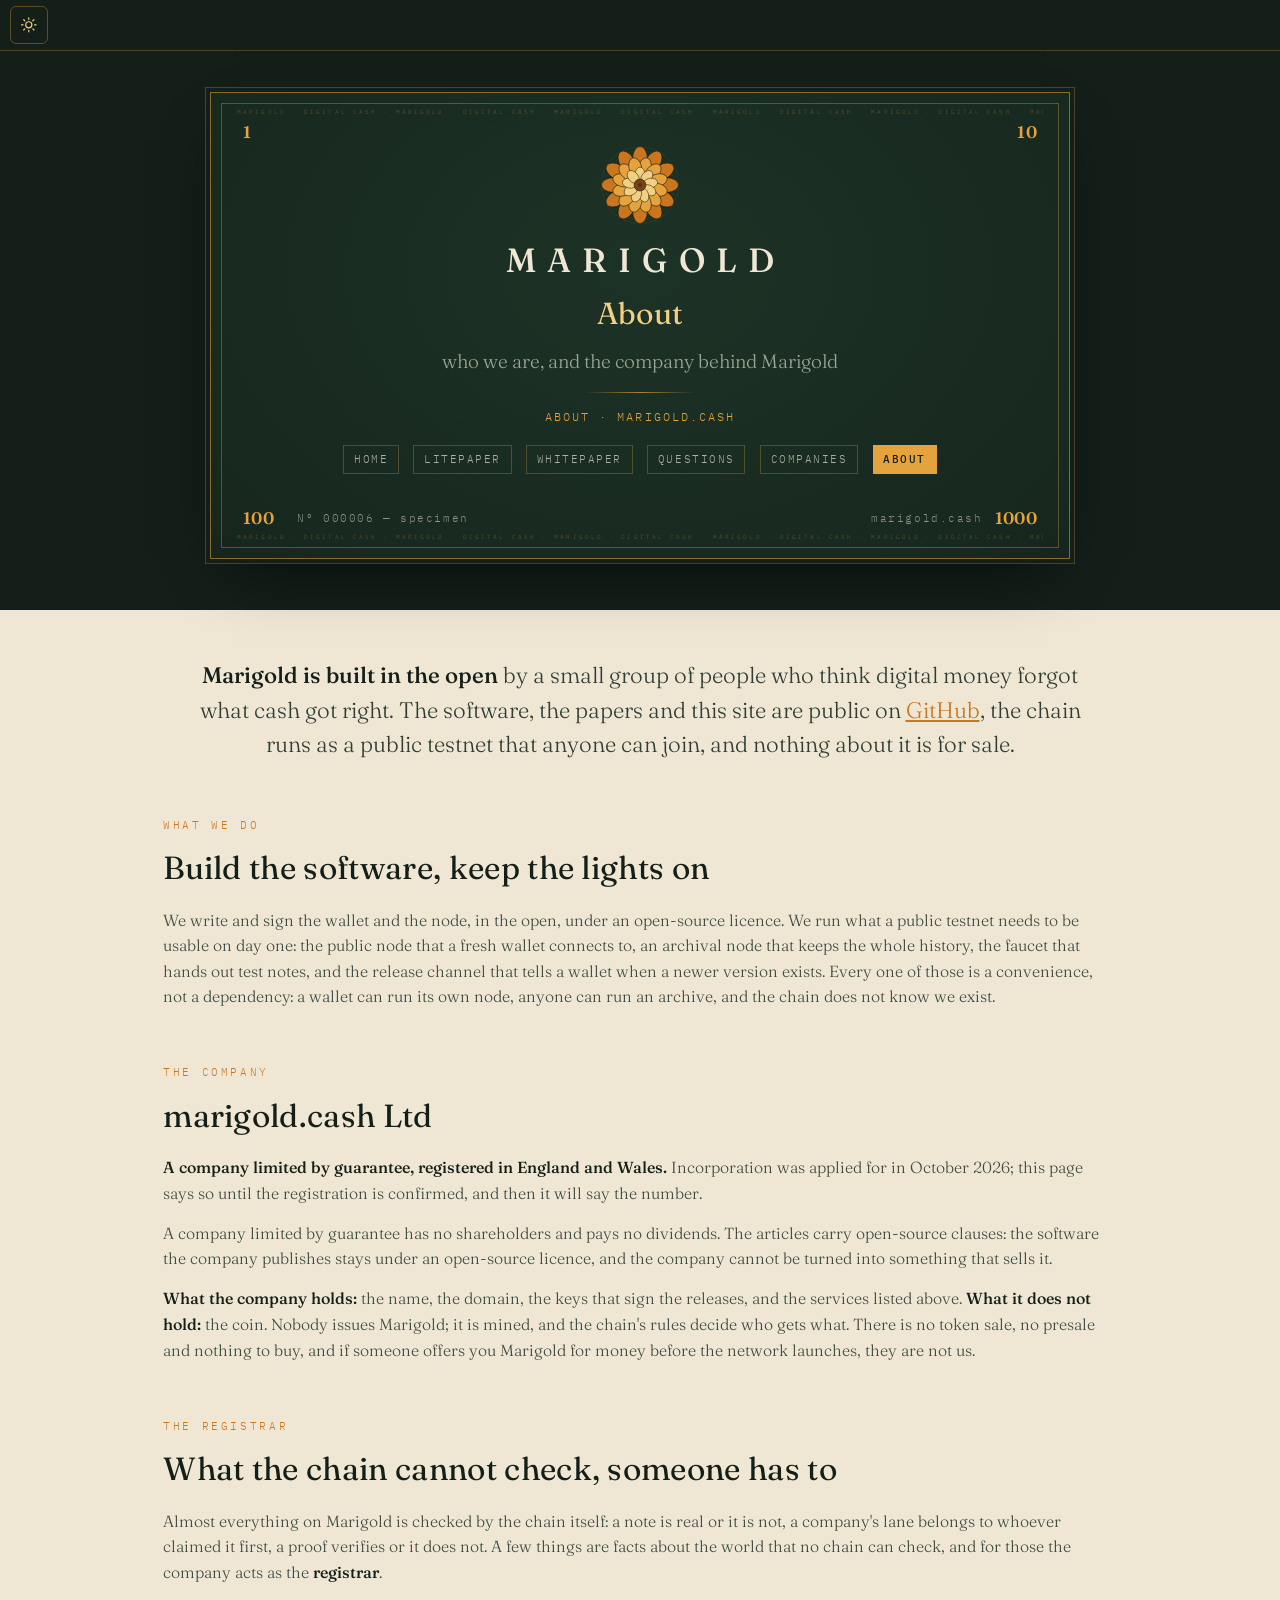
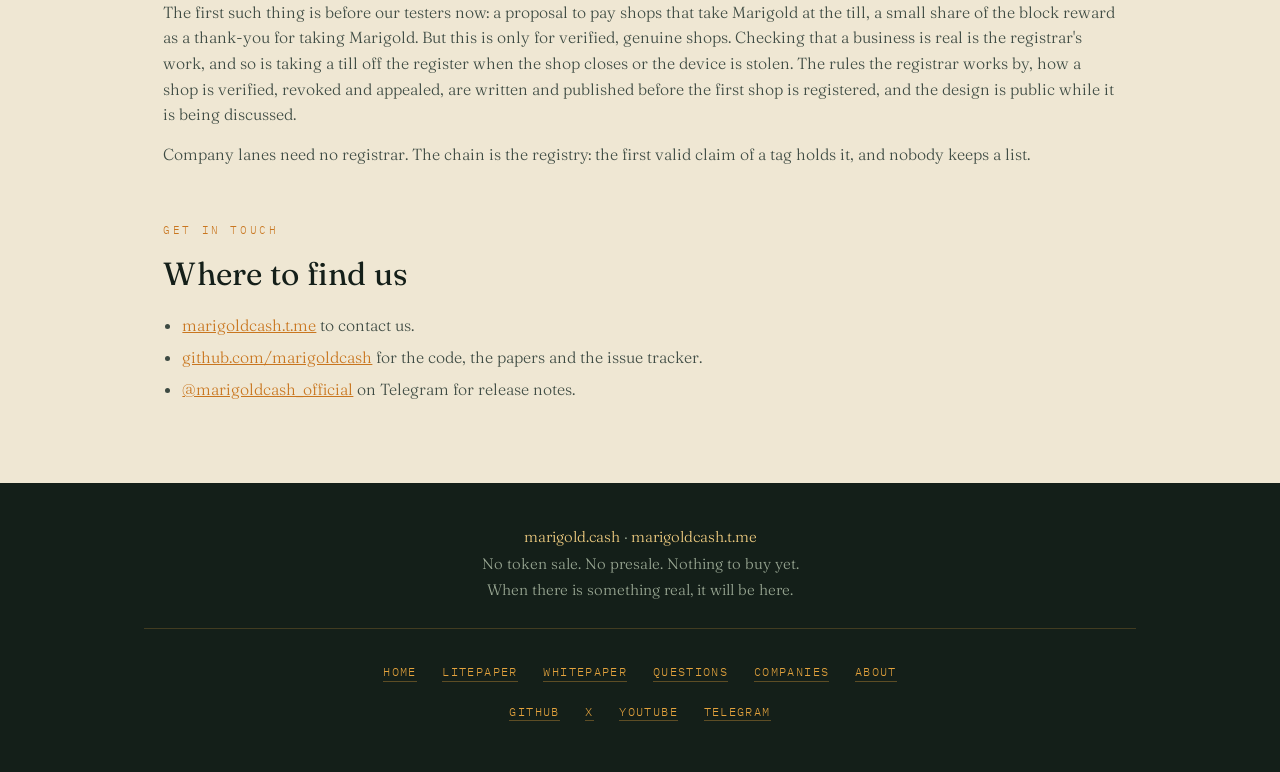
==== commit 7dc83c68: "footer: Telegram, not the address, in the link row" ====
--- a/about/index.html
+++ b/about/index.html
@@ -267,7 +267,7 @@
       <li><a href="https://github.com/marigoldcash">GitHub</a></li>
       <li><a href="https://x.com/marigoldcash">X</a></li>
       <li><a href="https://www.youtube.com/@marigoldcash">YouTube</a></li>
-      <li><a href="https://marigoldcash.t.me">marigoldcash.t.me</a></li>
+      <li><a href="https://marigoldcash.t.me">Telegram</a></li>
     </ul>
   </div>
 </footer>
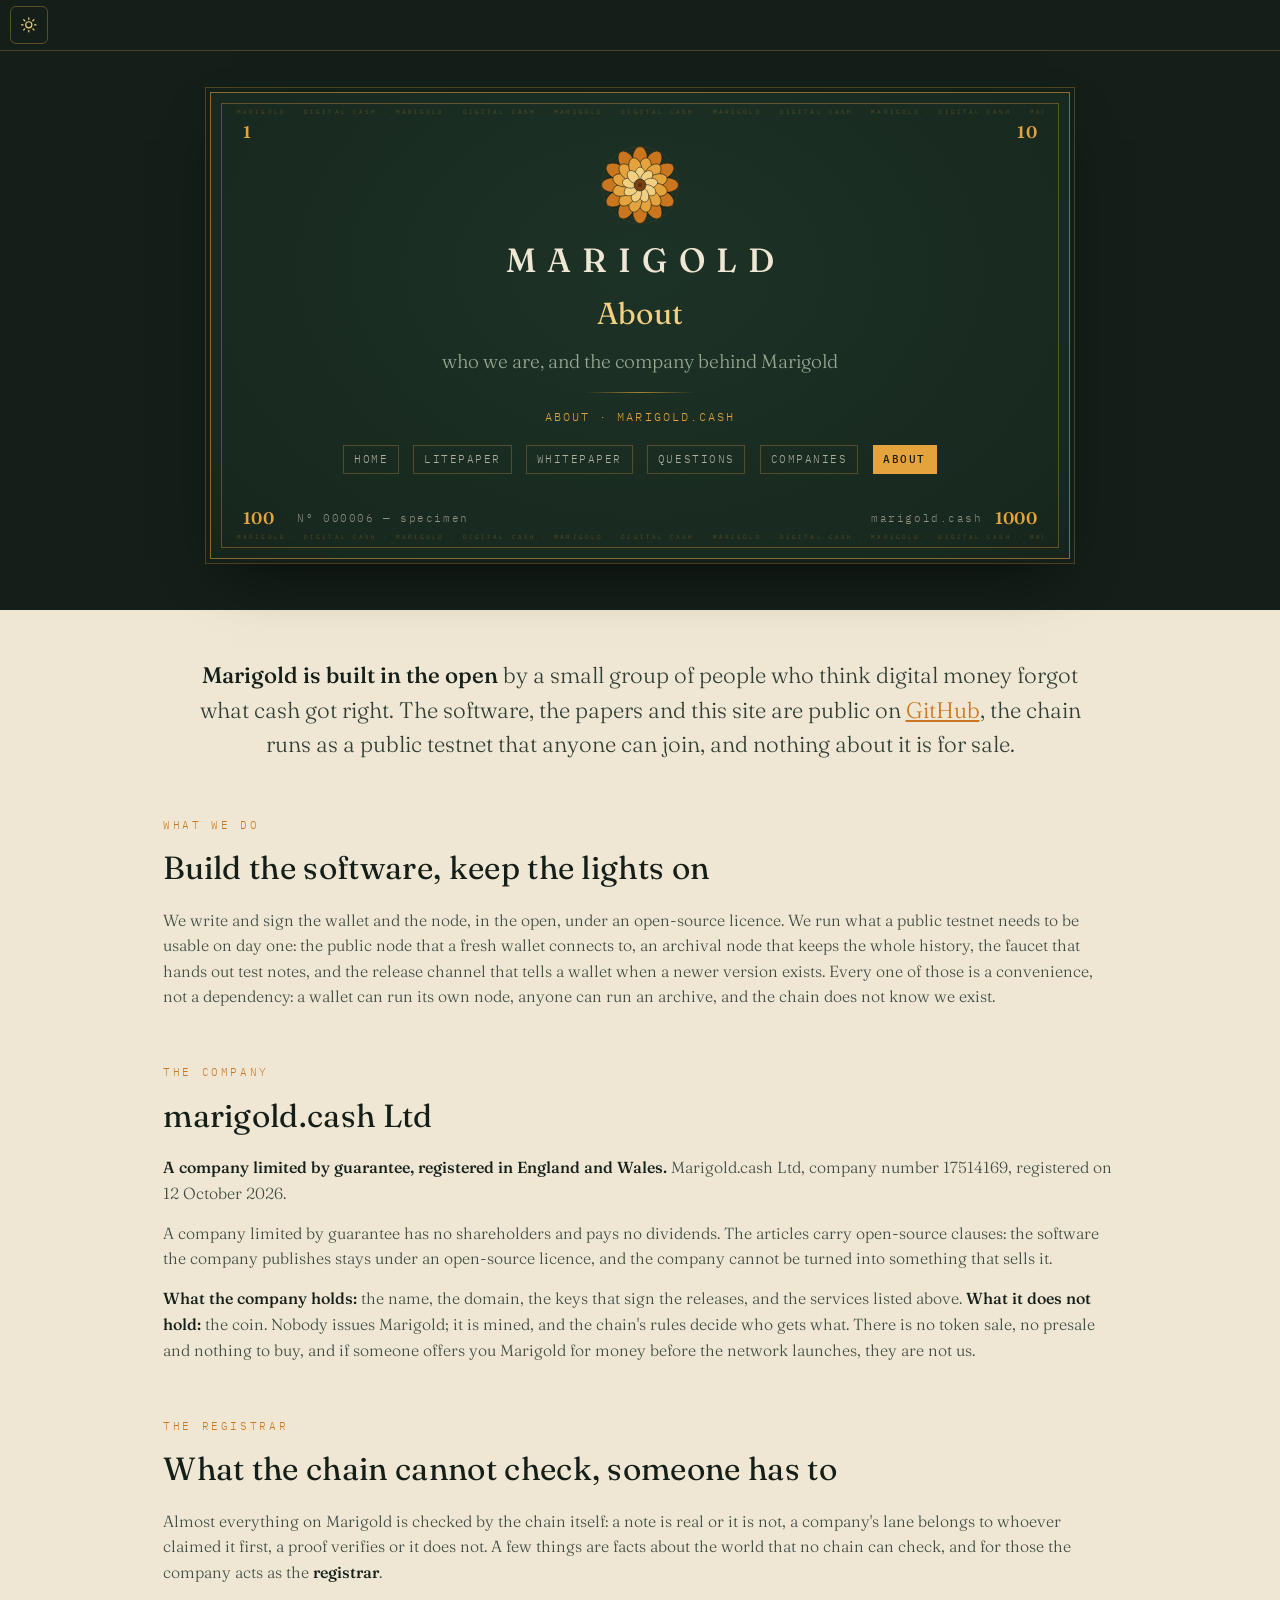
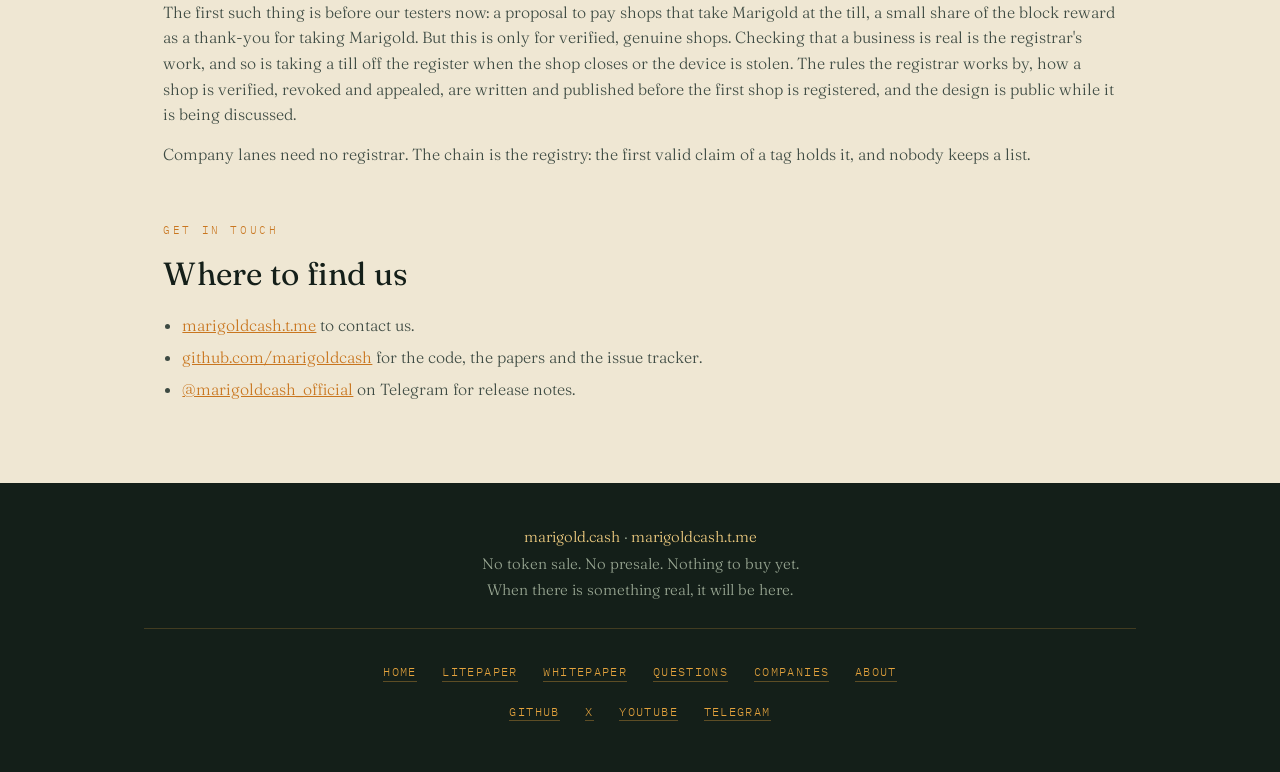
==== commit c13ed5b4: "about: the company is registered, number 17514169" ====
--- a/about/index.html
+++ b/about/index.html
@@ -5,6 +5,12 @@
 <meta name="viewport" content="width=device-width, initial-scale=1">
 <title>About Marigold — who we are</title>
 <meta name="description" content="Who builds Marigold, what marigold.cash Ltd is and holds, and what the registrar does for the things a chain cannot check.">
+<meta property="og:image" content="https://marigold.cash/og.png">
+<meta property="og:image:width" content="1200">
+<meta property="og:image:height" content="630">
+<meta property="og:image:alt" content="A Marigold specimen note: digital cash in fixed notes of 1, 10, 100 and 1,000">
+<meta name="twitter:card" content="summary_large_image">
+<meta name="twitter:site" content="@marigoldcash">
 <meta property="og:title" content="About Marigold — who we are">
 <meta property="og:description" content="Who builds Marigold, what marigold.cash Ltd is and holds, and what the registrar does for the things a chain cannot check.">
 <meta property="og:url" content="https://marigold.cash/about/">
@@ -217,7 +223,7 @@
     <p class="kicker">The company</p>
     <h2>marigold.cash Ltd</h2>
     <div class="prose">
-      <p><strong>A company limited by guarantee, registered in England and Wales.</strong> Incorporation was applied for in October 2026; this page says so until the registration is confirmed, and then it will say the number.</p>
+      <p><strong>A company limited by guarantee, registered in England and Wales.</strong> Marigold.cash Ltd, company number 17514169, registered on 12 October 2026.</p>
       <p>A company limited by guarantee has no shareholders and pays no dividends. The articles carry open-source clauses: the software the company publishes stays under an open-source licence, and the company cannot be turned into something that sells it.</p>
       <p><strong>What the company holds:</strong> the name, the domain, the keys that sign the releases, and the services listed above. <strong>What it does not hold:</strong> the coin. Nobody issues Marigold; it is mined, and the chain's rules decide who gets what. There is no token sale, no presale and nothing to buy, and if someone offers you Marigold for money before the network launches, they are not us.</p>
     </div>
